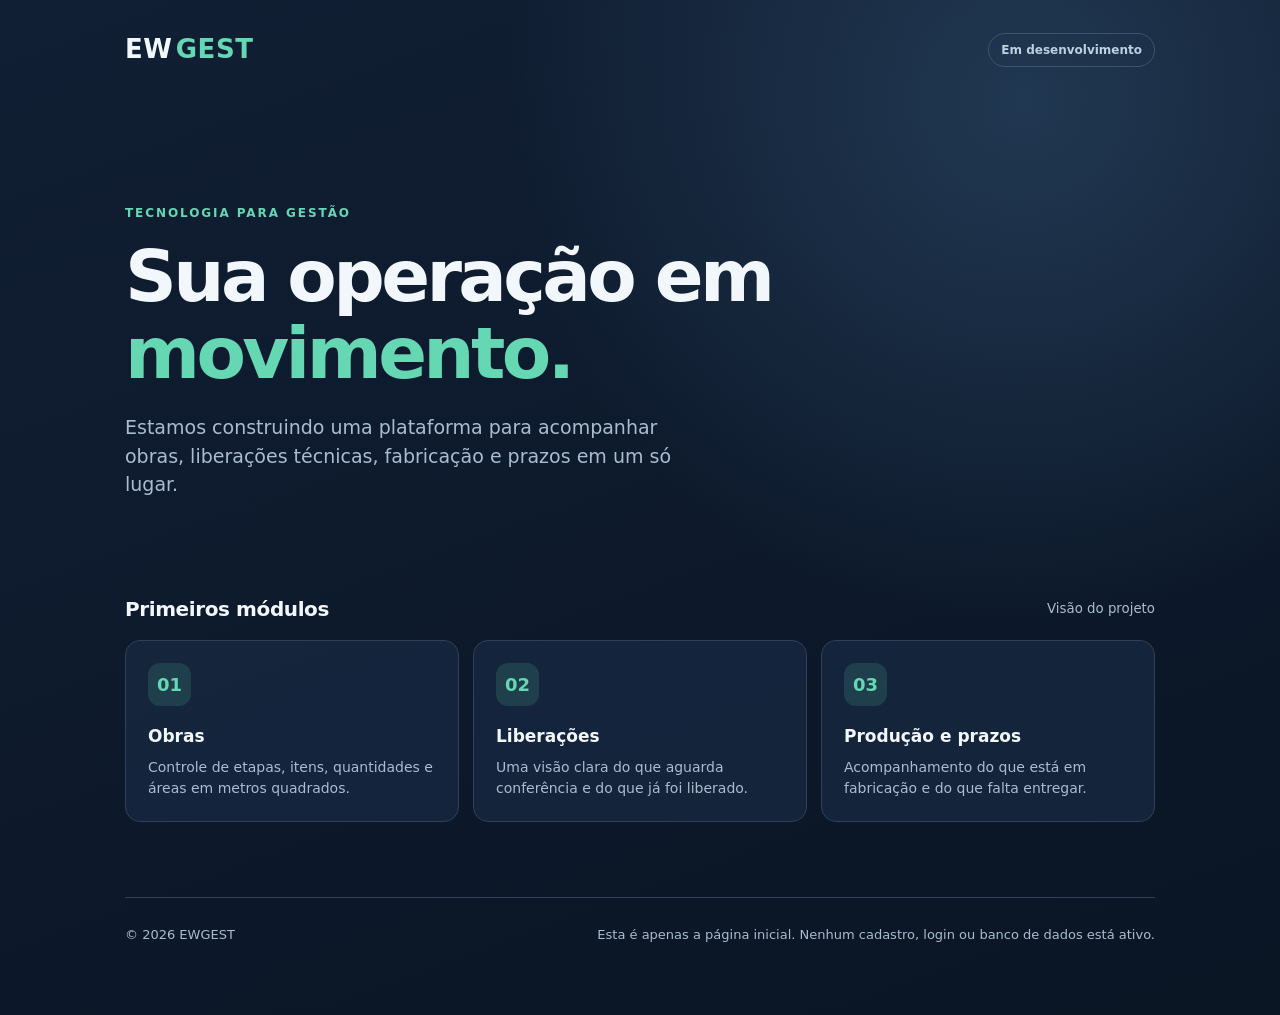
==== index.html @ 5a10d4fd "Add files via upload Primeira página da EWGES" ====
<!doctype html>
<html lang="pt-BR">
<head>
  <meta charset="utf-8">
  <meta name="viewport" content="width=device-width,initial-scale=1">
  <meta name="theme-color" content="#11243A">
  <meta name="description" content="EWGEST — Gestão de obras e processos em movimento.">
  <title>EWGEST | Gestão em movimento</title>
  <style>
    :root{color-scheme:dark;--bg:#0d1828;--card:#162840;--line:#304057;--white:#f1f7fb;--muted:#aabccf;--mint:#65d7b3}
    *{box-sizing:border-box}body{margin:0;min-height:100vh;background:radial-gradient(circle at 80% 10%,#213852 0%,transparent 38%),linear-gradient(160deg,#111f34,#0a1524);font:16px/1.5 system-ui,-apple-system,"Segoe UI",sans-serif;color:var(--white)}
    .wrap{max-width:1080px;padding:30px 25px;margin:auto}.nav{display:flex;justify-content:space-between;align-items:center;gap:20px}.brand{display:inline-flex;gap:3px;align-items:baseline;font-size:26px;font-weight:800;letter-spacing:.6px}.brand .gest{color:var(--mint)}
    .tag{border:1px solid #3a5569;color:#bcd0df;border-radius:999px;padding:7px 12px;font-size:12px;font-weight:650}.hero{padding:clamp(75px,13vw,135px) 0 50px;max-width:810px}.eyebrow{color:var(--mint);font-weight:700;font-size:12px;letter-spacing:.16em;text-transform:uppercase}.hero h1{font-size:clamp(39px,6vw,72px);line-height:1.07;letter-spacing:-.05em;margin:16px 0 21px}.hero h1 span{color:var(--mint)}.hero p{color:var(--muted);font-size:clamp(16px,2vw,19px);max-width:590px;margin:0}
    .section-head{display:flex;align-items:center;justify-content:space-between;gap:16px;margin:45px 0 16px}.section-head h2{font-size:20px;letter-spacing:-.02em;margin:0}.section-head small{color:var(--muted)}.grid{display:grid;grid-template-columns:repeat(3,1fr);gap:14px}.card{background:rgba(22,40,64,.82);border:1px solid var(--line);border-radius:15px;padding:22px}.icon{display:inline-grid;place-items:center;width:43px;height:43px;background:#1e3f4b;color:var(--mint);border-radius:12px;font-weight:800;font-size:18px}.card h3{font-size:17px;margin:18px 0 8px}.card p{font-size:14px;color:var(--muted);margin:0}
    footer{border-top:1px solid var(--line);margin-top:75px;padding:27px 0 40px;display:flex;justify-content:space-between;gap:18px;flex-wrap:wrap;font-size:13px;color:var(--muted)}@media(max-width:720px){.wrap{padding:21px}.grid{grid-template-columns:1fr}.hero{padding:74px 0 32px}.tag{font-size:11px}}
  </style>
</head>
<body>
  <div class="wrap">
    <header class="nav"><div class="brand"><span>EW</span><span class="gest">GEST</span></div><span class="tag">Em desenvolvimento</span></header>
    <main>
      <section class="hero"><div class="eyebrow">Tecnologia para gestão</div><h1>Sua operação em <span>movimento.</span></h1><p>Estamos construindo uma plataforma para acompanhar obras, liberações técnicas, fabricação e prazos em um só lugar.</p></section>
      <div class="section-head"><h2>Primeiros módulos</h2><small>Visão do projeto</small></div>
      <section class="grid" aria-label="Funcionalidades planejadas">
        <article class="card"><span class="icon">01</span><h3>Obras</h3><p>Controle de etapas, itens, quantidades e áreas em metros quadrados.</p></article>
        <article class="card"><span class="icon">02</span><h3>Liberações</h3><p>Uma visão clara do que aguarda conferência e do que já foi liberado.</p></article>
        <article class="card"><span class="icon">03</span><h3>Produção e prazos</h3><p>Acompanhamento do que está em fabricação e do que falta entregar.</p></article>
      </section>
    </main>
    <footer><span>© 2026 EWGEST</span><span>Esta é apenas a página inicial. Nenhum cadastro, login ou banco de dados está ativo.</span></footer>
  </div>
</body>
</html>
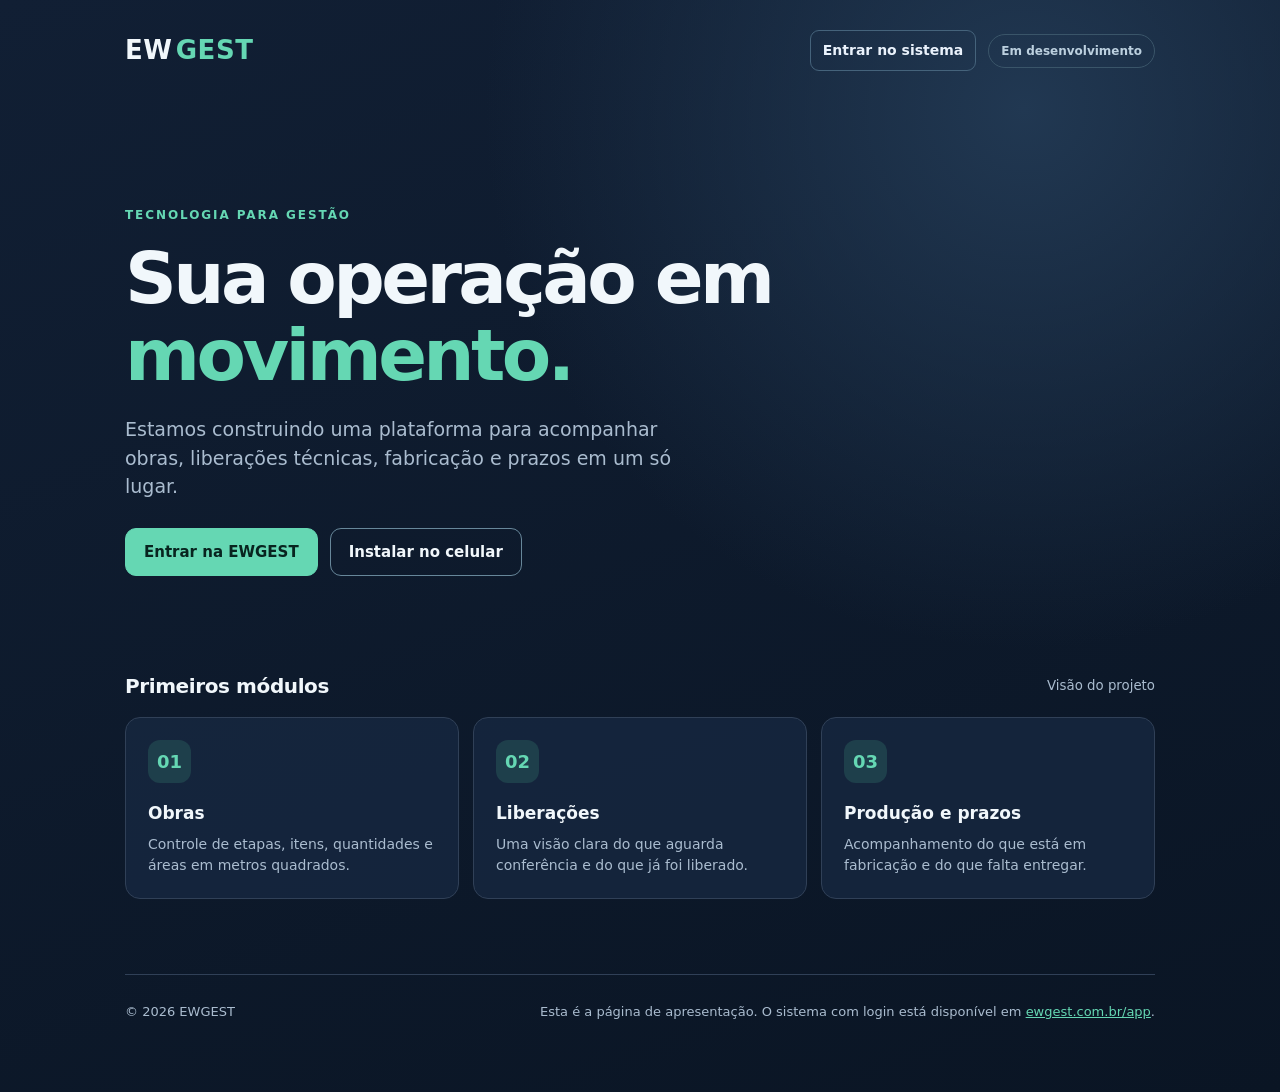
==== commit 160e177c: "feat: link visível ao login e opção instalar aplicativo na página inicial" ====
--- a/index.html
+++ b/index.html
@@ -6,20 +6,36 @@
   <meta name="theme-color" content="#11243A">
   <meta name="description" content="EWGEST — Gestão de obras e processos em movimento.">
   <title>EWGEST | Gestão em movimento</title>
+  <link rel="manifest" href="/manifest.webmanifest">
+  <link rel="apple-touch-icon" href="/icons/icon-192.png">
+  <meta name="apple-mobile-web-app-capable" content="yes">
+  <meta name="apple-mobile-web-app-title" content="EWGEST">
   <style>
     :root{color-scheme:dark;--bg:#0d1828;--card:#162840;--line:#304057;--white:#f1f7fb;--muted:#aabccf;--mint:#65d7b3}
     *{box-sizing:border-box}body{margin:0;min-height:100vh;background:radial-gradient(circle at 80% 10%,#213852 0%,transparent 38%),linear-gradient(160deg,#111f34,#0a1524);font:16px/1.5 system-ui,-apple-system,"Segoe UI",sans-serif;color:var(--white)}
     .wrap{max-width:1080px;padding:30px 25px;margin:auto}.nav{display:flex;justify-content:space-between;align-items:center;gap:20px}.brand{display:inline-flex;gap:3px;align-items:baseline;font-size:26px;font-weight:800;letter-spacing:.6px}.brand .gest{color:var(--mint)}
     .tag{border:1px solid #3a5569;color:#bcd0df;border-radius:999px;padding:7px 12px;font-size:12px;font-weight:650}.hero{padding:clamp(75px,13vw,135px) 0 50px;max-width:810px}.eyebrow{color:var(--mint);font-weight:700;font-size:12px;letter-spacing:.16em;text-transform:uppercase}.hero h1{font-size:clamp(39px,6vw,72px);line-height:1.07;letter-spacing:-.05em;margin:16px 0 21px}.hero h1 span{color:var(--mint)}.hero p{color:var(--muted);font-size:clamp(16px,2vw,19px);max-width:590px;margin:0}
     .section-head{display:flex;align-items:center;justify-content:space-between;gap:16px;margin:45px 0 16px}.section-head h2{font-size:20px;letter-spacing:-.02em;margin:0}.section-head small{color:var(--muted)}.grid{display:grid;grid-template-columns:repeat(3,1fr);gap:14px}.card{background:rgba(22,40,64,.82);border:1px solid var(--line);border-radius:15px;padding:22px}.icon{display:inline-grid;place-items:center;width:43px;height:43px;background:#1e3f4b;color:var(--mint);border-radius:12px;font-weight:800;font-size:18px}.card h3{font-size:17px;margin:18px 0 8px}.card p{font-size:14px;color:var(--muted);margin:0}
+    .navactions{display:flex;align-items:center;gap:12px;flex-wrap:wrap}
+    .nav-login{color:#eaf2fc;text-decoration:none;font-weight:700;font-size:14px;padding:9px 12px;border:1px solid #45637b;border-radius:9px}
+    .nav-login:hover{border-color:var(--mint);color:var(--mint)}
+    .hero-actions{display:flex;gap:12px;flex-wrap:wrap;align-items:center;margin-top:27px}
+    .hero-actions a,.hero-actions button{display:inline-flex;align-items:center;justify-content:center;cursor:pointer;text-decoration:none;border-radius:11px;padding:13px 18px;font:700 15px system-ui,-apple-system,"Segoe UI",sans-serif;min-height:48px}
+    .hero-actions .access{background:var(--mint);color:#08241f;border:1px solid var(--mint)}
+    .hero-actions .install{background:transparent;color:var(--white);border:1px solid #67879a}
+    .hero-actions button:disabled{opacity:.6;cursor:default}
+    #installHelp{margin-top:13px;font-size:14px;color:#c8ddec;line-height:1.5;max-width:610px}
     footer{border-top:1px solid var(--line);margin-top:75px;padding:27px 0 40px;display:flex;justify-content:space-between;gap:18px;flex-wrap:wrap;font-size:13px;color:var(--muted)}@media(max-width:720px){.wrap{padding:21px}.grid{grid-template-columns:1fr}.hero{padding:74px 0 32px}.tag{font-size:11px}}
   </style>
 </head>
 <body>
   <div class="wrap">
-    <header class="nav"><div class="brand"><span>EW</span><span class="gest">GEST</span></div><span class="tag">Em desenvolvimento</span></header>
+    <header class="nav"><div class="brand"><span>EW</span><span class="gest">GEST</span></div><div class="navactions"><a class="nav-login" href="/app">Entrar no sistema</a><span class="tag">Em desenvolvimento</span></div></header>
     <main>
-      <section class="hero"><div class="eyebrow">Tecnologia para gestão</div><h1>Sua operação em <span>movimento.</span></h1><p>Estamos construindo uma plataforma para acompanhar obras, liberações técnicas, fabricação e prazos em um só lugar.</p></section>
+      <section class="hero"><div class="eyebrow">Tecnologia para gestão</div><h1>Sua operação em <span>movimento.</span></h1><p>Estamos construindo uma plataforma para acompanhar obras, liberações técnicas, fabricação e prazos em um só lugar.</p>
+        <div class="hero-actions"><a class="access" href="/app">Entrar na EWGEST</a><button id="installEwgest" class="install" type="button">Instalar no celular</button></div>
+        <p id="installHelp" role="status" aria-live="polite" hidden></p>
+      </section>
       <div class="section-head"><h2>Primeiros módulos</h2><small>Visão do projeto</small></div>
       <section class="grid" aria-label="Funcionalidades planejadas">
         <article class="card"><span class="icon">01</span><h3>Obras</h3><p>Controle de etapas, itens, quantidades e áreas em metros quadrados.</p></article>
@@ -27,7 +43,8 @@
         <article class="card"><span class="icon">03</span><h3>Produção e prazos</h3><p>Acompanhamento do que está em fabricação e do que falta entregar.</p></article>
       </section>
     </main>
-    <footer><span>© 2026 EWGEST</span><span>Esta é apenas a página inicial. Nenhum cadastro, login ou banco de dados está ativo.</span></footer>
+    <footer><span>© 2026 EWGEST</span><span>Esta é a página de apresentação. O sistema com login está disponível em <a href="/app" style="color:#65d7b3">ewgest.com.br/app</a>.</span></footer>
   </div>
+<script defer src="/pwa-install.js"></script>
 </body>
 </html>
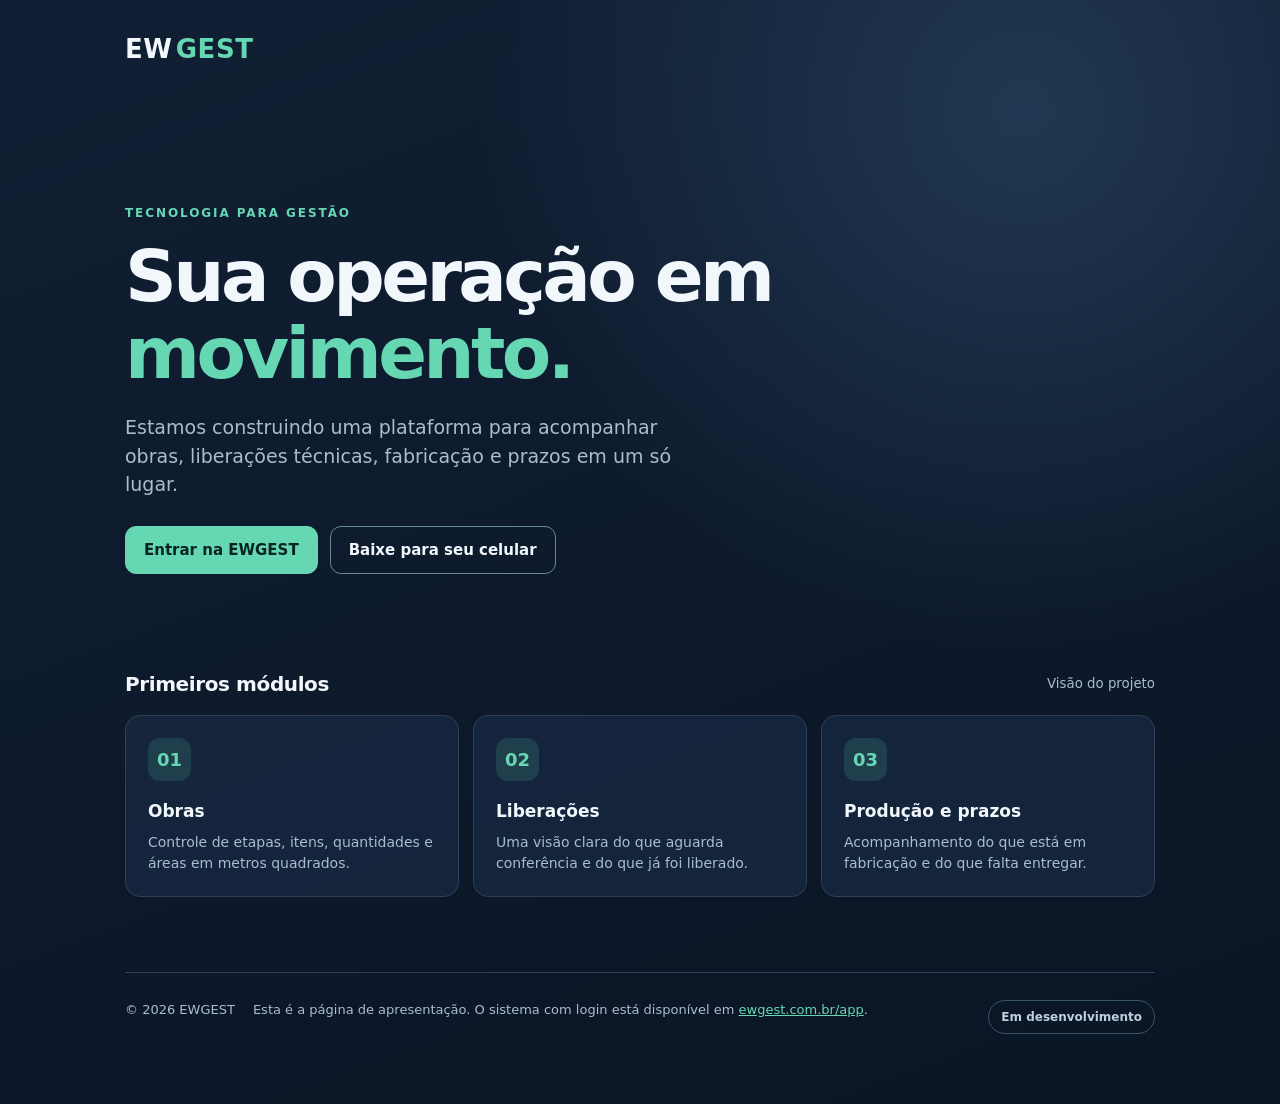
==== commit ce8c9f18: "ui: limpar cabeçalho, mover estado ao rodapé e renomear instalação no celular" ====
--- a/index.html
+++ b/index.html
@@ -16,24 +16,22 @@
     .wrap{max-width:1080px;padding:30px 25px;margin:auto}.nav{display:flex;justify-content:space-between;align-items:center;gap:20px}.brand{display:inline-flex;gap:3px;align-items:baseline;font-size:26px;font-weight:800;letter-spacing:.6px}.brand .gest{color:var(--mint)}
     .tag{border:1px solid #3a5569;color:#bcd0df;border-radius:999px;padding:7px 12px;font-size:12px;font-weight:650}.hero{padding:clamp(75px,13vw,135px) 0 50px;max-width:810px}.eyebrow{color:var(--mint);font-weight:700;font-size:12px;letter-spacing:.16em;text-transform:uppercase}.hero h1{font-size:clamp(39px,6vw,72px);line-height:1.07;letter-spacing:-.05em;margin:16px 0 21px}.hero h1 span{color:var(--mint)}.hero p{color:var(--muted);font-size:clamp(16px,2vw,19px);max-width:590px;margin:0}
     .section-head{display:flex;align-items:center;justify-content:space-between;gap:16px;margin:45px 0 16px}.section-head h2{font-size:20px;letter-spacing:-.02em;margin:0}.section-head small{color:var(--muted)}.grid{display:grid;grid-template-columns:repeat(3,1fr);gap:14px}.card{background:rgba(22,40,64,.82);border:1px solid var(--line);border-radius:15px;padding:22px}.icon{display:inline-grid;place-items:center;width:43px;height:43px;background:#1e3f4b;color:var(--mint);border-radius:12px;font-weight:800;font-size:18px}.card h3{font-size:17px;margin:18px 0 8px}.card p{font-size:14px;color:var(--muted);margin:0}
-    .navactions{display:flex;align-items:center;gap:12px;flex-wrap:wrap}
-    .nav-login{color:#eaf2fc;text-decoration:none;font-weight:700;font-size:14px;padding:9px 12px;border:1px solid #45637b;border-radius:9px}
-    .nav-login:hover{border-color:var(--mint);color:var(--mint)}
     .hero-actions{display:flex;gap:12px;flex-wrap:wrap;align-items:center;margin-top:27px}
     .hero-actions a,.hero-actions button{display:inline-flex;align-items:center;justify-content:center;cursor:pointer;text-decoration:none;border-radius:11px;padding:13px 18px;font:700 15px system-ui,-apple-system,"Segoe UI",sans-serif;min-height:48px}
     .hero-actions .access{background:var(--mint);color:#08241f;border:1px solid var(--mint)}
     .hero-actions .install{background:transparent;color:var(--white);border:1px solid #67879a}
     .hero-actions button:disabled{opacity:.6;cursor:default}
     #installHelp{margin-top:13px;font-size:14px;color:#c8ddec;line-height:1.5;max-width:610px}
+    .footerStatus{margin-left:auto;align-self:center;white-space:nowrap}
     footer{border-top:1px solid var(--line);margin-top:75px;padding:27px 0 40px;display:flex;justify-content:space-between;gap:18px;flex-wrap:wrap;font-size:13px;color:var(--muted)}@media(max-width:720px){.wrap{padding:21px}.grid{grid-template-columns:1fr}.hero{padding:74px 0 32px}.tag{font-size:11px}}
   </style>
 </head>
 <body>
   <div class="wrap">
-    <header class="nav"><div class="brand"><span>EW</span><span class="gest">GEST</span></div><div class="navactions"><a class="nav-login" href="/app">Entrar no sistema</a><span class="tag">Em desenvolvimento</span></div></header>
+    <header class="nav"><div class="brand"><span>EW</span><span class="gest">GEST</span></div></header>
     <main>
       <section class="hero"><div class="eyebrow">Tecnologia para gestão</div><h1>Sua operação em <span>movimento.</span></h1><p>Estamos construindo uma plataforma para acompanhar obras, liberações técnicas, fabricação e prazos em um só lugar.</p>
-        <div class="hero-actions"><a class="access" href="/app">Entrar na EWGEST</a><button id="installEwgest" class="install" type="button">Instalar no celular</button></div>
+        <div class="hero-actions"><a class="access" href="/app">Entrar na EWGEST</a><button id="installEwgest" class="install" type="button">Baixe para seu celular</button></div>
         <p id="installHelp" role="status" aria-live="polite" hidden></p>
       </section>
       <div class="section-head"><h2>Primeiros módulos</h2><small>Visão do projeto</small></div>
@@ -43,7 +41,7 @@
         <article class="card"><span class="icon">03</span><h3>Produção e prazos</h3><p>Acompanhamento do que está em fabricação e do que falta entregar.</p></article>
       </section>
     </main>
-    <footer><span>© 2026 EWGEST</span><span>Esta é a página de apresentação. O sistema com login está disponível em <a href="/app" style="color:#65d7b3">ewgest.com.br/app</a>.</span></footer>
+    <footer><span>© 2026 EWGEST</span><span class="footerNote">Esta é a página de apresentação. O sistema com login está disponível em <a href="/app" style="color:#65d7b3">ewgest.com.br/app</a>.</span><span class="tag footerStatus">Em desenvolvimento</span></footer>
   </div>
 <script defer src="/pwa-install.js"></script>
 </body>
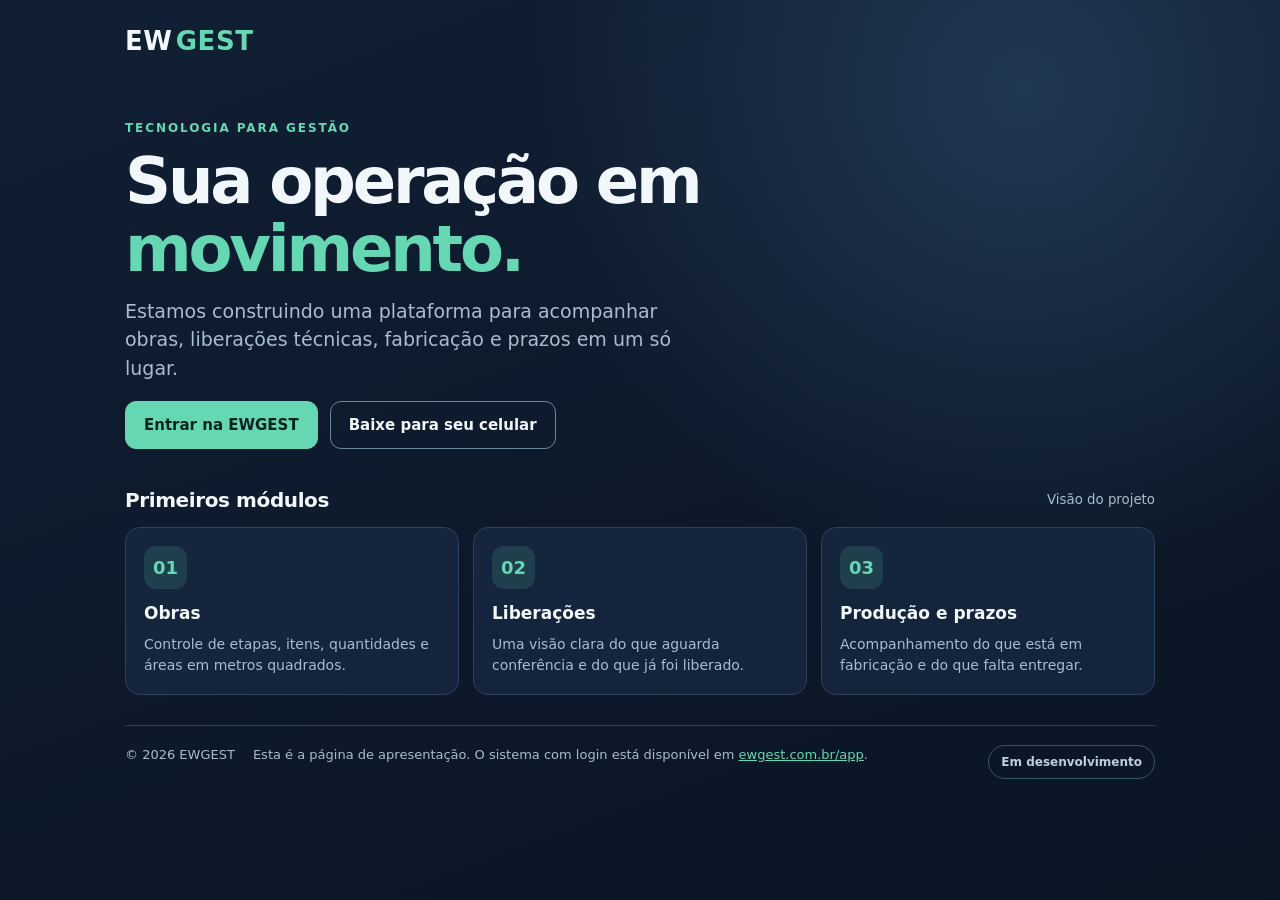
==== commit 40a41073: "ui: compactar homepage, corrigir botão de celular e forçar script PWA atualizado" ====
--- a/index.html
+++ b/index.html
@@ -13,17 +13,17 @@
   <style>
     :root{color-scheme:dark;--bg:#0d1828;--card:#162840;--line:#304057;--white:#f1f7fb;--muted:#aabccf;--mint:#65d7b3}
     *{box-sizing:border-box}body{margin:0;min-height:100vh;background:radial-gradient(circle at 80% 10%,#213852 0%,transparent 38%),linear-gradient(160deg,#111f34,#0a1524);font:16px/1.5 system-ui,-apple-system,"Segoe UI",sans-serif;color:var(--white)}
-    .wrap{max-width:1080px;padding:30px 25px;margin:auto}.nav{display:flex;justify-content:space-between;align-items:center;gap:20px}.brand{display:inline-flex;gap:3px;align-items:baseline;font-size:26px;font-weight:800;letter-spacing:.6px}.brand .gest{color:var(--mint)}
-    .tag{border:1px solid #3a5569;color:#bcd0df;border-radius:999px;padding:7px 12px;font-size:12px;font-weight:650}.hero{padding:clamp(75px,13vw,135px) 0 50px;max-width:810px}.eyebrow{color:var(--mint);font-weight:700;font-size:12px;letter-spacing:.16em;text-transform:uppercase}.hero h1{font-size:clamp(39px,6vw,72px);line-height:1.07;letter-spacing:-.05em;margin:16px 0 21px}.hero h1 span{color:var(--mint)}.hero p{color:var(--muted);font-size:clamp(16px,2vw,19px);max-width:590px;margin:0}
-    .section-head{display:flex;align-items:center;justify-content:space-between;gap:16px;margin:45px 0 16px}.section-head h2{font-size:20px;letter-spacing:-.02em;margin:0}.section-head small{color:var(--muted)}.grid{display:grid;grid-template-columns:repeat(3,1fr);gap:14px}.card{background:rgba(22,40,64,.82);border:1px solid var(--line);border-radius:15px;padding:22px}.icon{display:inline-grid;place-items:center;width:43px;height:43px;background:#1e3f4b;color:var(--mint);border-radius:12px;font-weight:800;font-size:18px}.card h3{font-size:17px;margin:18px 0 8px}.card p{font-size:14px;color:var(--muted);margin:0}
-    .hero-actions{display:flex;gap:12px;flex-wrap:wrap;align-items:center;margin-top:27px}
+    .wrap{max-width:1080px;padding:22px 25px 30px;margin:auto}.nav{display:flex;justify-content:space-between;align-items:center;gap:20px}.brand{display:inline-flex;gap:3px;align-items:baseline;font-size:26px;font-weight:800;letter-spacing:.6px}.brand .gest{color:var(--mint)}
+    .tag{border:1px solid #3a5569;color:#bcd0df;border-radius:999px;padding:7px 12px;font-size:12px;font-weight:650}.hero{padding:clamp(30px,4.5vw,58px) 0 16px;max-width:810px}.eyebrow{color:var(--mint);font-weight:700;font-size:12px;letter-spacing:.16em;text-transform:uppercase}.hero h1{font-size:clamp(38px,5.7vw,64px);line-height:1.07;letter-spacing:-.05em;margin:10px 0 13px}.hero h1 span{color:var(--mint)}.hero p{color:var(--muted);font-size:clamp(16px,2vw,19px);max-width:590px;margin:0}
+    .section-head{display:flex;align-items:center;justify-content:space-between;gap:16px;margin:20px 0 12px}.section-head h2{font-size:20px;letter-spacing:-.02em;margin:0}.section-head small{color:var(--muted)}.grid{display:grid;grid-template-columns:repeat(3,1fr);gap:14px}.card{background:rgba(22,40,64,.82);border:1px solid var(--line);border-radius:15px;padding:18px}.icon{display:inline-grid;place-items:center;width:43px;height:43px;background:#1e3f4b;color:var(--mint);border-radius:12px;font-weight:800;font-size:18px}.card h3{font-size:17px;margin:12px 0 7px}.card p{font-size:14px;color:var(--muted);margin:0}
+    .hero-actions{display:flex;gap:12px;flex-wrap:wrap;align-items:center;margin-top:19px}
     .hero-actions a,.hero-actions button{display:inline-flex;align-items:center;justify-content:center;cursor:pointer;text-decoration:none;border-radius:11px;padding:13px 18px;font:700 15px system-ui,-apple-system,"Segoe UI",sans-serif;min-height:48px}
     .hero-actions .access{background:var(--mint);color:#08241f;border:1px solid var(--mint)}
     .hero-actions .install{background:transparent;color:var(--white);border:1px solid #67879a}
     .hero-actions button:disabled{opacity:.6;cursor:default}
     #installHelp{margin-top:13px;font-size:14px;color:#c8ddec;line-height:1.5;max-width:610px}
     .footerStatus{margin-left:auto;align-self:center;white-space:nowrap}
-    footer{border-top:1px solid var(--line);margin-top:75px;padding:27px 0 40px;display:flex;justify-content:space-between;gap:18px;flex-wrap:wrap;font-size:13px;color:var(--muted)}@media(max-width:720px){.wrap{padding:21px}.grid{grid-template-columns:1fr}.hero{padding:74px 0 32px}.tag{font-size:11px}}
+    footer{border-top:1px solid var(--line);margin-top:30px;padding:19px 0 25px;display:flex;justify-content:space-between;gap:18px;flex-wrap:wrap;font-size:13px;color:var(--muted)}@media(max-width:720px){.wrap{padding:18px 20px}.grid{grid-template-columns:1fr}.hero{padding:30px 0 12px}.hero h1{font-size:clamp(36px,9vw,54px)}.section-head{margin:16px 0 12px}.tag{font-size:11px}}
   </style>
 </head>
 <body>
@@ -31,7 +31,7 @@
     <header class="nav"><div class="brand"><span>EW</span><span class="gest">GEST</span></div></header>
     <main>
       <section class="hero"><div class="eyebrow">Tecnologia para gestão</div><h1>Sua operação em <span>movimento.</span></h1><p>Estamos construindo uma plataforma para acompanhar obras, liberações técnicas, fabricação e prazos em um só lugar.</p>
-        <div class="hero-actions"><a class="access" href="/app">Entrar na EWGEST</a><button id="installEwgest" class="install" type="button">Baixe para seu celular</button></div>
+        <div class="hero-actions"><a class="access" href="/app">Entrar na EWGEST</a><button id="installEwgest" class="install" type="button" aria-label="Baixe a EWGEST para seu celular">Baixe para seu celular</button></div>
         <p id="installHelp" role="status" aria-live="polite" hidden></p>
       </section>
       <div class="section-head"><h2>Primeiros módulos</h2><small>Visão do projeto</small></div>
@@ -43,6 +43,6 @@
     </main>
     <footer><span>© 2026 EWGEST</span><span class="footerNote">Esta é a página de apresentação. O sistema com login está disponível em <a href="/app" style="color:#65d7b3">ewgest.com.br/app</a>.</span><span class="tag footerStatus">Em desenvolvimento</span></footer>
   </div>
-<script defer src="/pwa-install.js"></script>
+<script defer src="/pwa-install.js?v=25"></script>
 </body>
 </html>
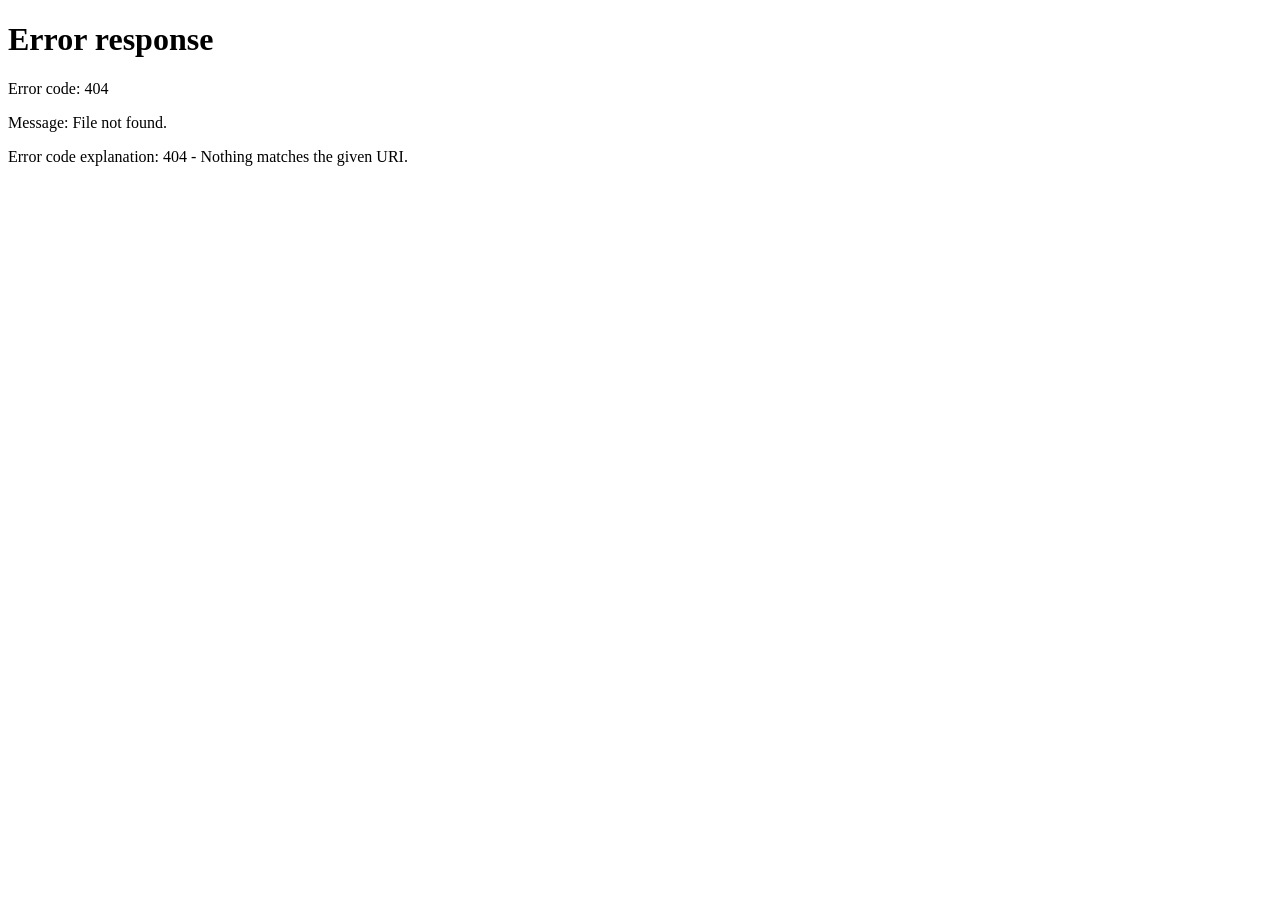
==== commit 575d67d3: "feat(login): remover apresentação e encaminhar automaticamente para autenticação" ====
--- a/index.html
+++ b/index.html
@@ -1,48 +1,6 @@
 <!doctype html>
-<html lang="pt-BR">
-<head>
-  <meta charset="utf-8">
-  <meta name="viewport" content="width=device-width,initial-scale=1">
-  <meta name="theme-color" content="#11243A">
-  <meta name="description" content="EWGEST — Gestão de obras e processos em movimento.">
-  <title>EWGEST | Gestão em movimento</title>
-  <link rel="manifest" href="/manifest.webmanifest">
-  <link rel="apple-touch-icon" href="/icons/icon-192.png">
-  <meta name="apple-mobile-web-app-capable" content="yes">
-  <meta name="apple-mobile-web-app-title" content="EWGEST">
-  <style>
-    :root{color-scheme:dark;--bg:#0d1828;--card:#162840;--line:#304057;--white:#f1f7fb;--muted:#aabccf;--mint:#65d7b3}
-    *{box-sizing:border-box}body{margin:0;min-height:100vh;background:radial-gradient(circle at 80% 10%,#213852 0%,transparent 38%),linear-gradient(160deg,#111f34,#0a1524);font:16px/1.5 system-ui,-apple-system,"Segoe UI",sans-serif;color:var(--white)}
-    .wrap{max-width:1080px;padding:22px 25px 30px;margin:auto}.nav{display:flex;justify-content:space-between;align-items:center;gap:20px}.brand{display:inline-flex;gap:3px;align-items:baseline;font-size:26px;font-weight:800;letter-spacing:.6px}.brand .gest{color:var(--mint)}
-    .tag{border:1px solid #3a5569;color:#bcd0df;border-radius:999px;padding:7px 12px;font-size:12px;font-weight:650}.hero{padding:clamp(30px,4.5vw,58px) 0 16px;max-width:810px}.eyebrow{color:var(--mint);font-weight:700;font-size:12px;letter-spacing:.16em;text-transform:uppercase}.hero h1{font-size:clamp(38px,5.7vw,64px);line-height:1.07;letter-spacing:-.05em;margin:10px 0 13px}.hero h1 span{color:var(--mint)}.hero p{color:var(--muted);font-size:clamp(16px,2vw,19px);max-width:590px;margin:0}
-    .section-head{display:flex;align-items:center;justify-content:space-between;gap:16px;margin:20px 0 12px}.section-head h2{font-size:20px;letter-spacing:-.02em;margin:0}.section-head small{color:var(--muted)}.grid{display:grid;grid-template-columns:repeat(3,1fr);gap:14px}.card{background:rgba(22,40,64,.82);border:1px solid var(--line);border-radius:15px;padding:18px}.icon{display:inline-grid;place-items:center;width:43px;height:43px;background:#1e3f4b;color:var(--mint);border-radius:12px;font-weight:800;font-size:18px}.card h3{font-size:17px;margin:12px 0 7px}.card p{font-size:14px;color:var(--muted);margin:0}
-    .hero-actions{display:flex;gap:12px;flex-wrap:wrap;align-items:center;margin-top:19px}
-    .hero-actions a,.hero-actions button{display:inline-flex;align-items:center;justify-content:center;cursor:pointer;text-decoration:none;border-radius:11px;padding:13px 18px;font:700 15px system-ui,-apple-system,"Segoe UI",sans-serif;min-height:48px}
-    .hero-actions .access{background:var(--mint);color:#08241f;border:1px solid var(--mint)}
-    .hero-actions .install{background:transparent;color:var(--white);border:1px solid #67879a}
-    .hero-actions button:disabled{opacity:.6;cursor:default}
-    #installHelp{margin-top:13px;font-size:14px;color:#c8ddec;line-height:1.5;max-width:610px}
-    .footerStatus{margin-left:auto;align-self:center;white-space:nowrap}
-    footer{border-top:1px solid var(--line);margin-top:30px;padding:19px 0 25px;display:flex;justify-content:space-between;gap:18px;flex-wrap:wrap;font-size:13px;color:var(--muted)}@media(max-width:720px){.wrap{padding:18px 20px}.grid{grid-template-columns:1fr}.hero{padding:30px 0 12px}.hero h1{font-size:clamp(36px,9vw,54px)}.section-head{margin:16px 0 12px}.tag{font-size:11px}}
-  </style>
-</head>
-<body>
-  <div class="wrap">
-    <header class="nav"><div class="brand"><span>EW</span><span class="gest">GEST</span></div></header>
-    <main>
-      <section class="hero"><div class="eyebrow">Tecnologia para gestão</div><h1>Sua operação em <span>movimento.</span></h1><p>Estamos construindo uma plataforma para acompanhar obras, liberações técnicas, fabricação e prazos em um só lugar.</p>
-        <div class="hero-actions"><a class="access" href="/app">Entrar na EWGEST</a><button id="installEwgest" class="install" type="button" aria-label="Baixe a EWGEST para seu celular">Baixe para seu celular</button></div>
-        <p id="installHelp" role="status" aria-live="polite" hidden></p>
-      </section>
-      <div class="section-head"><h2>Primeiros módulos</h2><small>Visão do projeto</small></div>
-      <section class="grid" aria-label="Funcionalidades planejadas">
-        <article class="card"><span class="icon">01</span><h3>Obras</h3><p>Controle de etapas, itens, quantidades e áreas em metros quadrados.</p></article>
-        <article class="card"><span class="icon">02</span><h3>Liberações</h3><p>Uma visão clara do que aguarda conferência e do que já foi liberado.</p></article>
-        <article class="card"><span class="icon">03</span><h3>Produção e prazos</h3><p>Acompanhamento do que está em fabricação e do que falta entregar.</p></article>
-      </section>
-    </main>
-    <footer><span>© 2026 EWGEST</span><span class="footerNote">Esta é a página de apresentação. O sistema com login está disponível em <a href="/app" style="color:#65d7b3">ewgest.com.br/app</a>.</span><span class="tag footerStatus">Em desenvolvimento</span></footer>
-  </div>
-<script defer src="/pwa-install.js?v=25"></script>
-</body>
-</html>
+<html lang="pt-BR"><head><meta charset="utf-8"><meta name="viewport" content="width=device-width,initial-scale=1">
+<title>EWGEST</title><meta name="robots" content="noindex,nofollow">
+<meta http-equiv="refresh" content="0;url=/app">
+<script>location.replace('/app');</script>
+</head><body><a href="/app">Acessar EWGEST</a></body></html>
